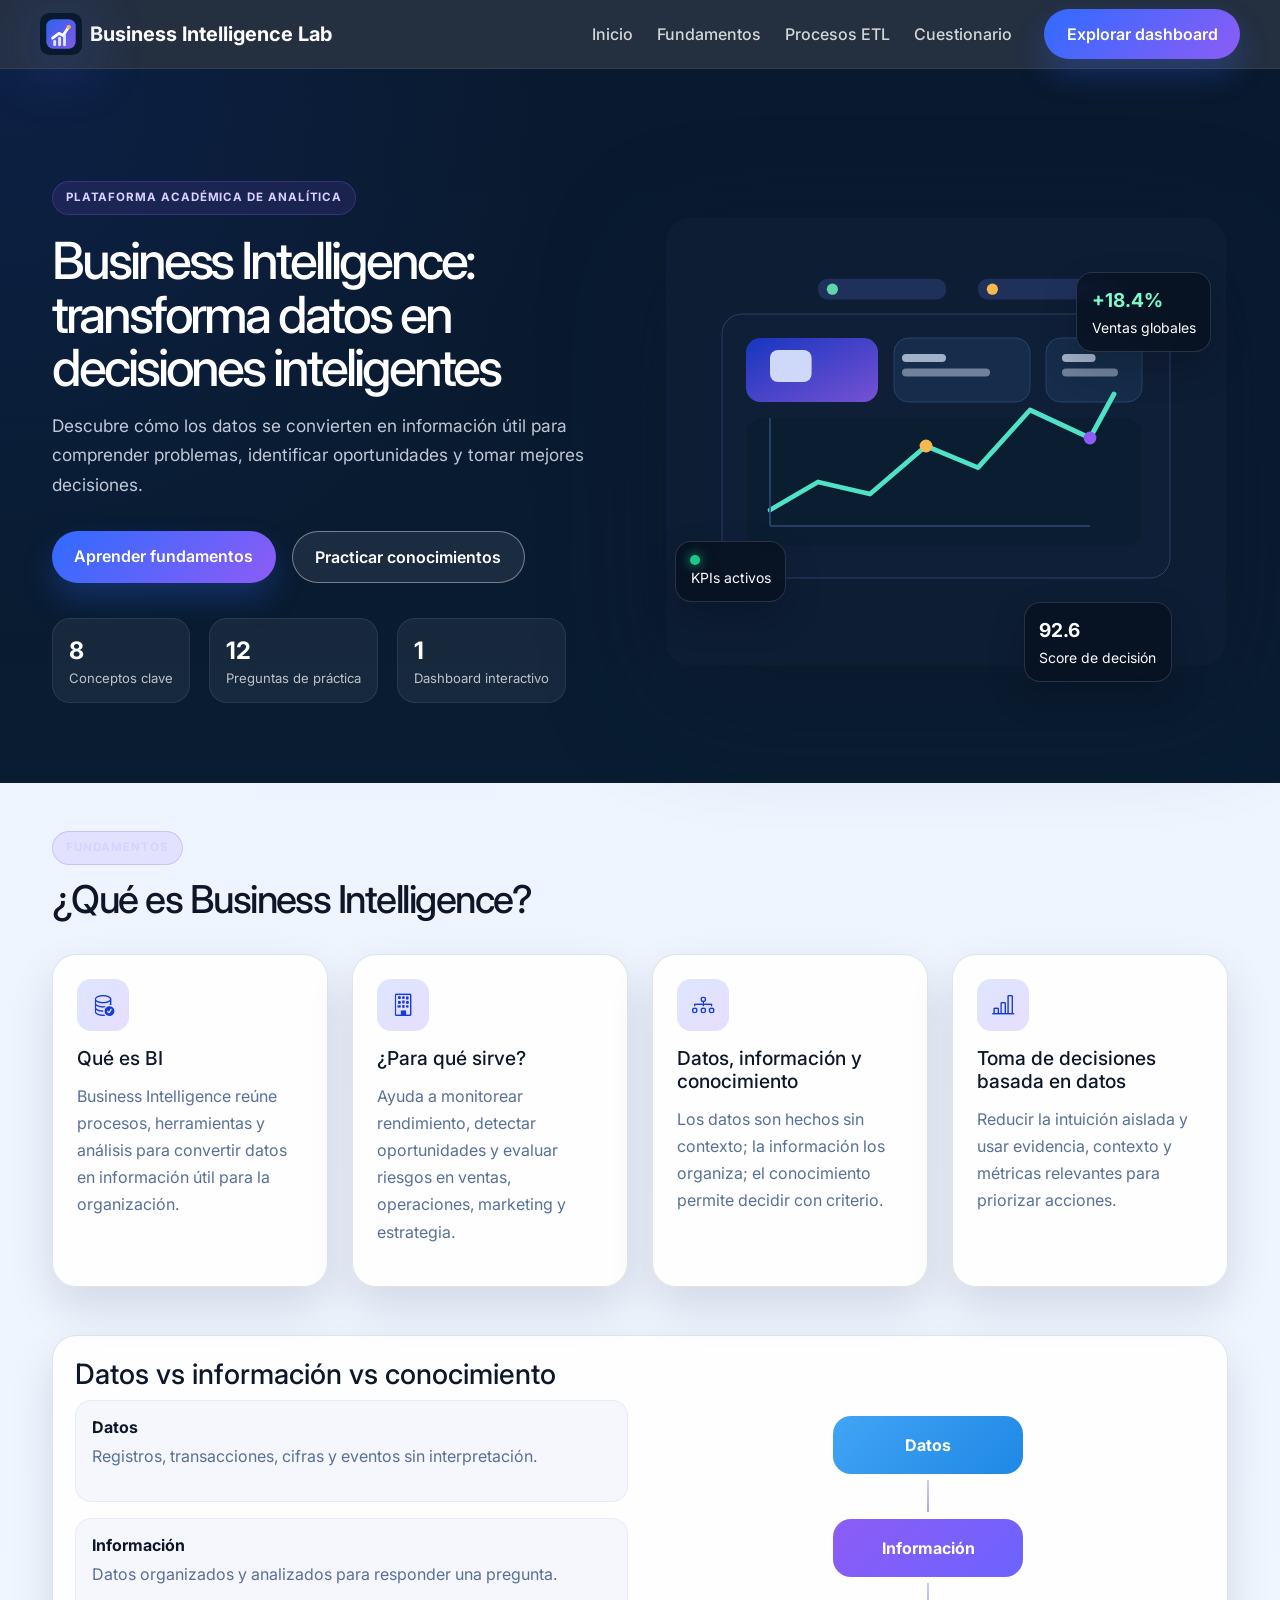
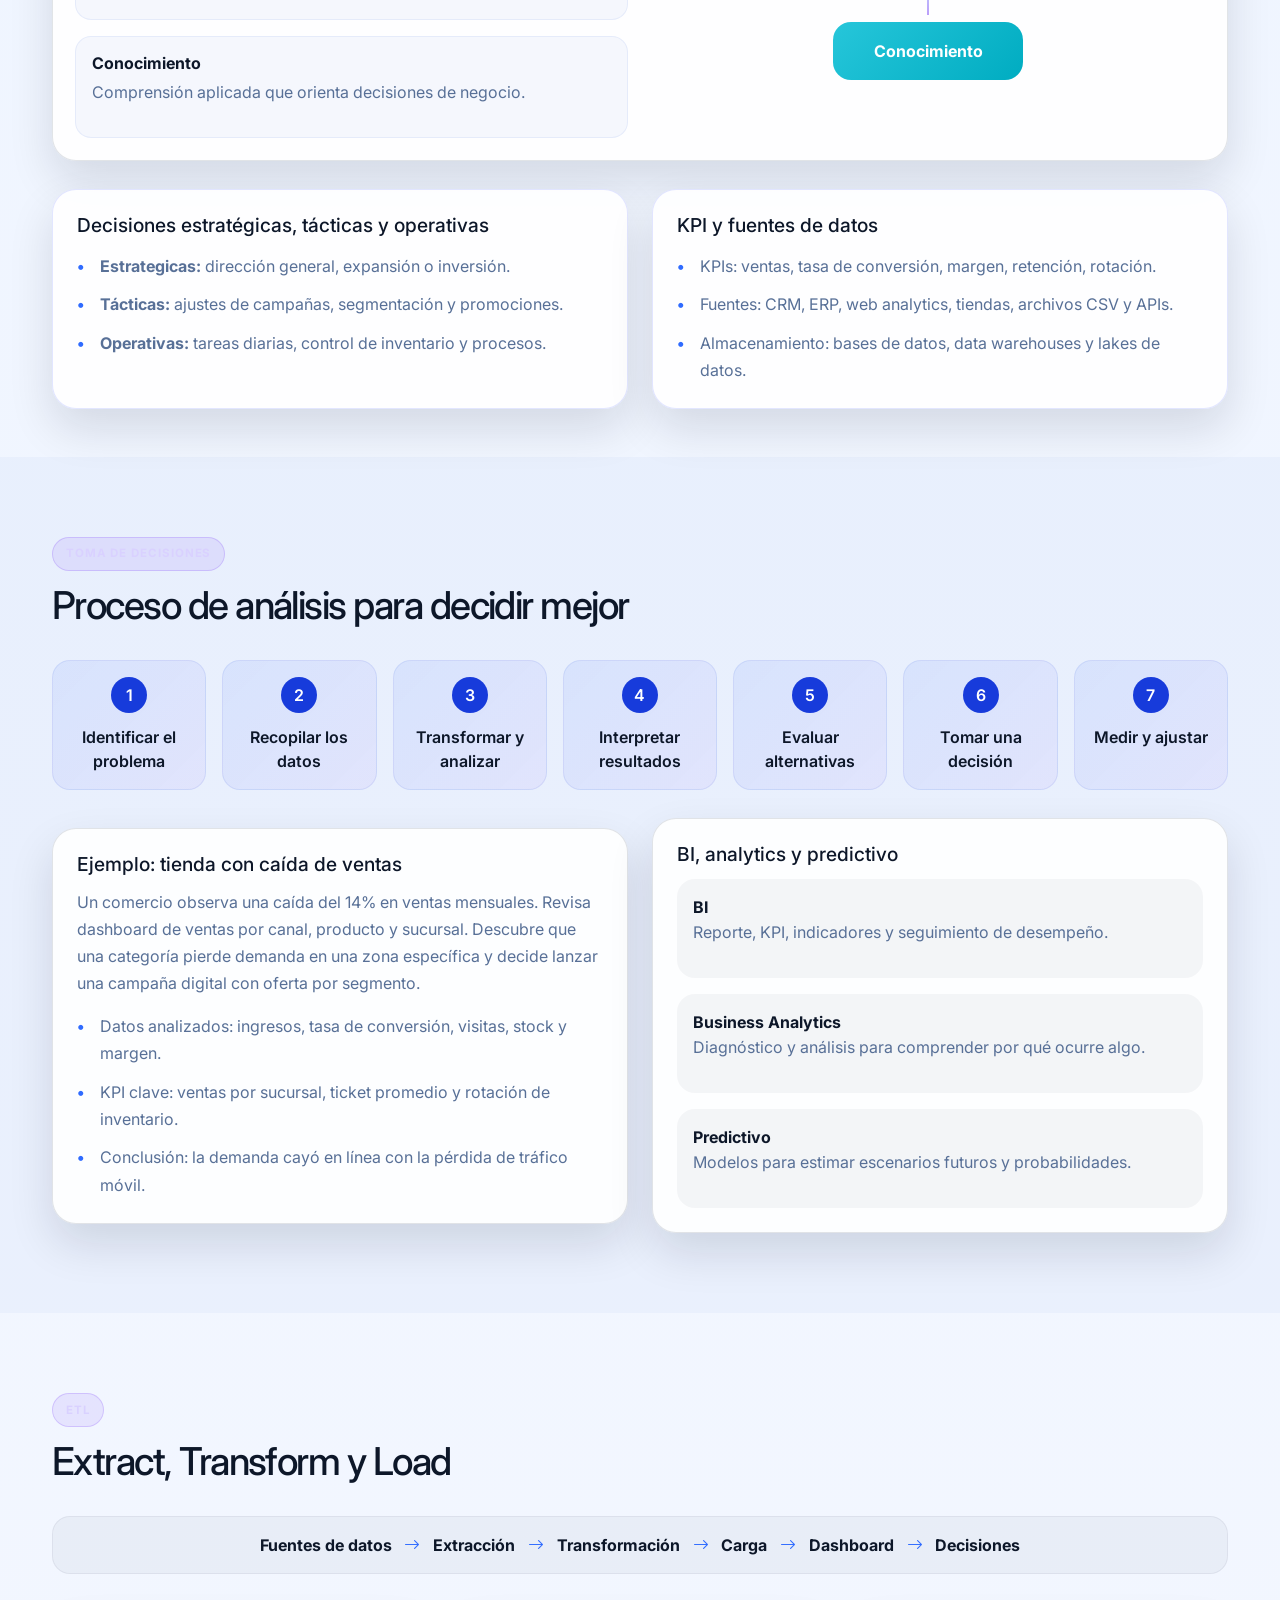
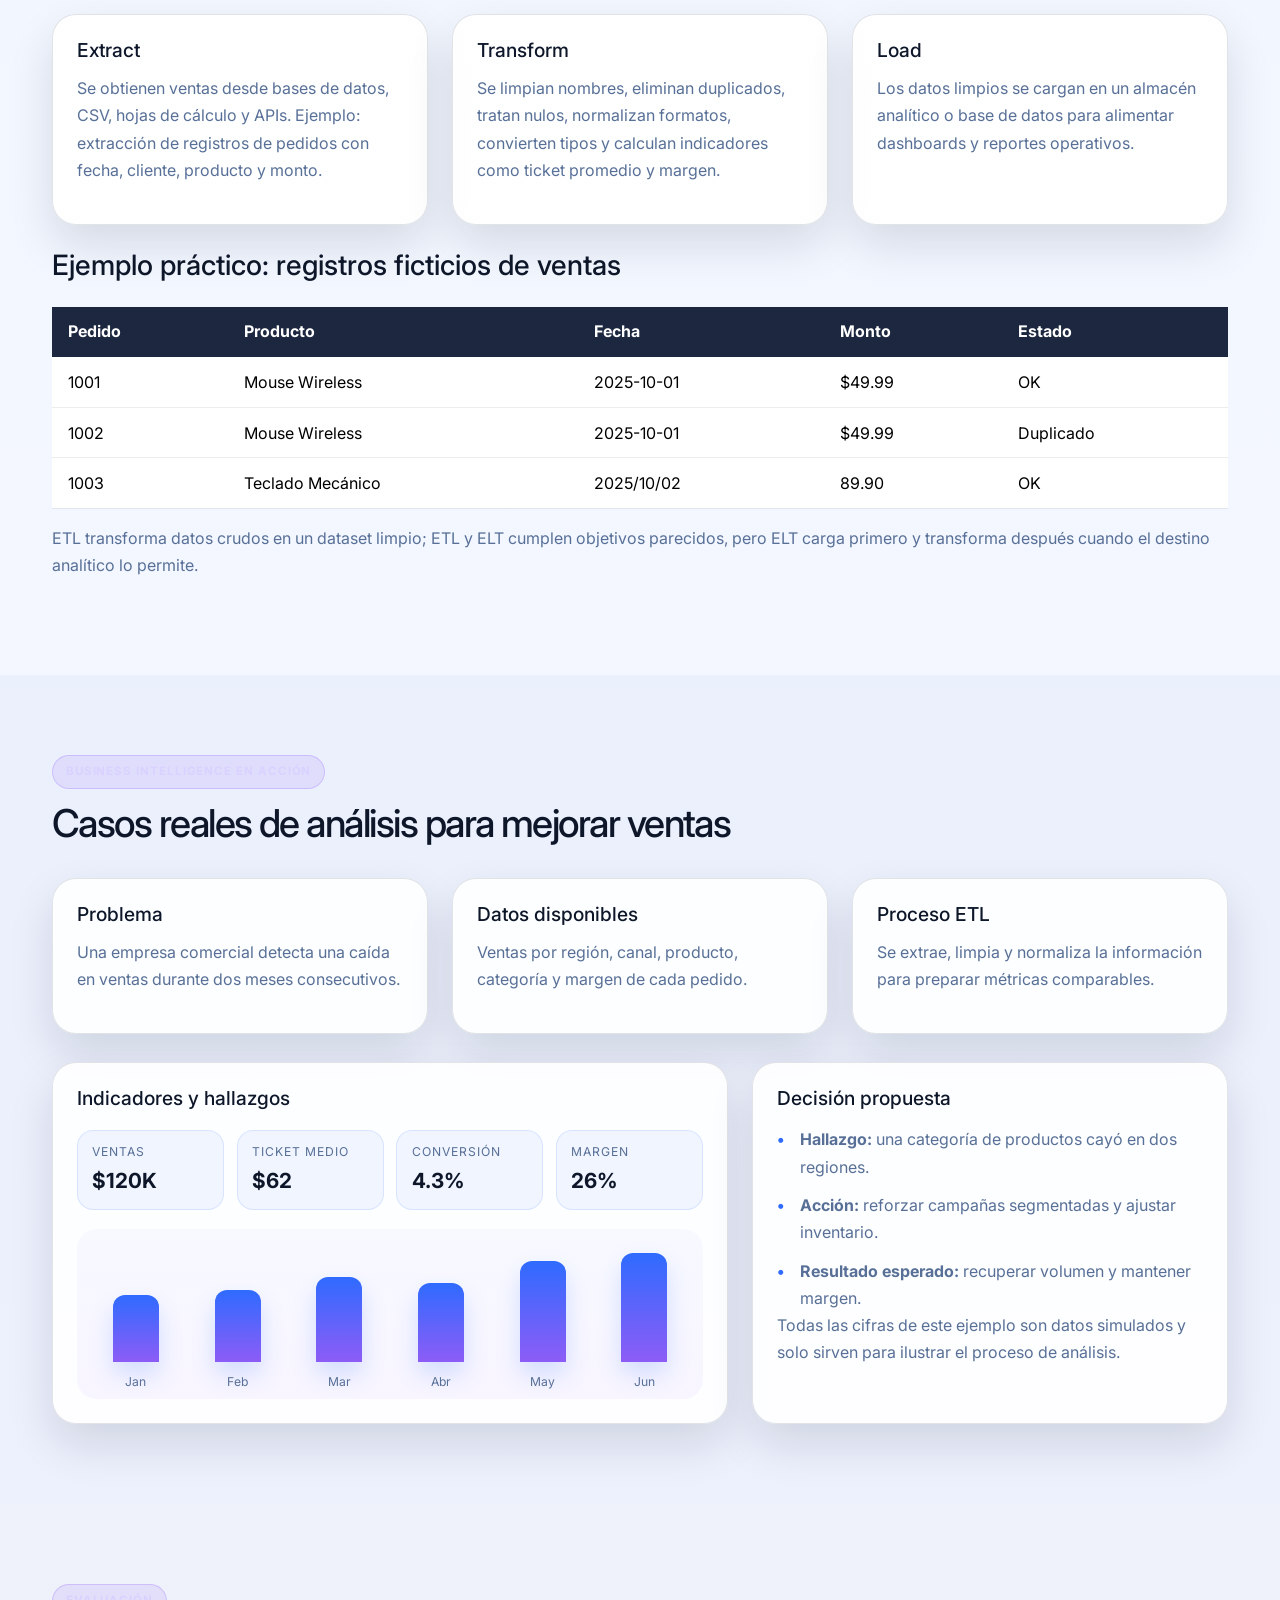
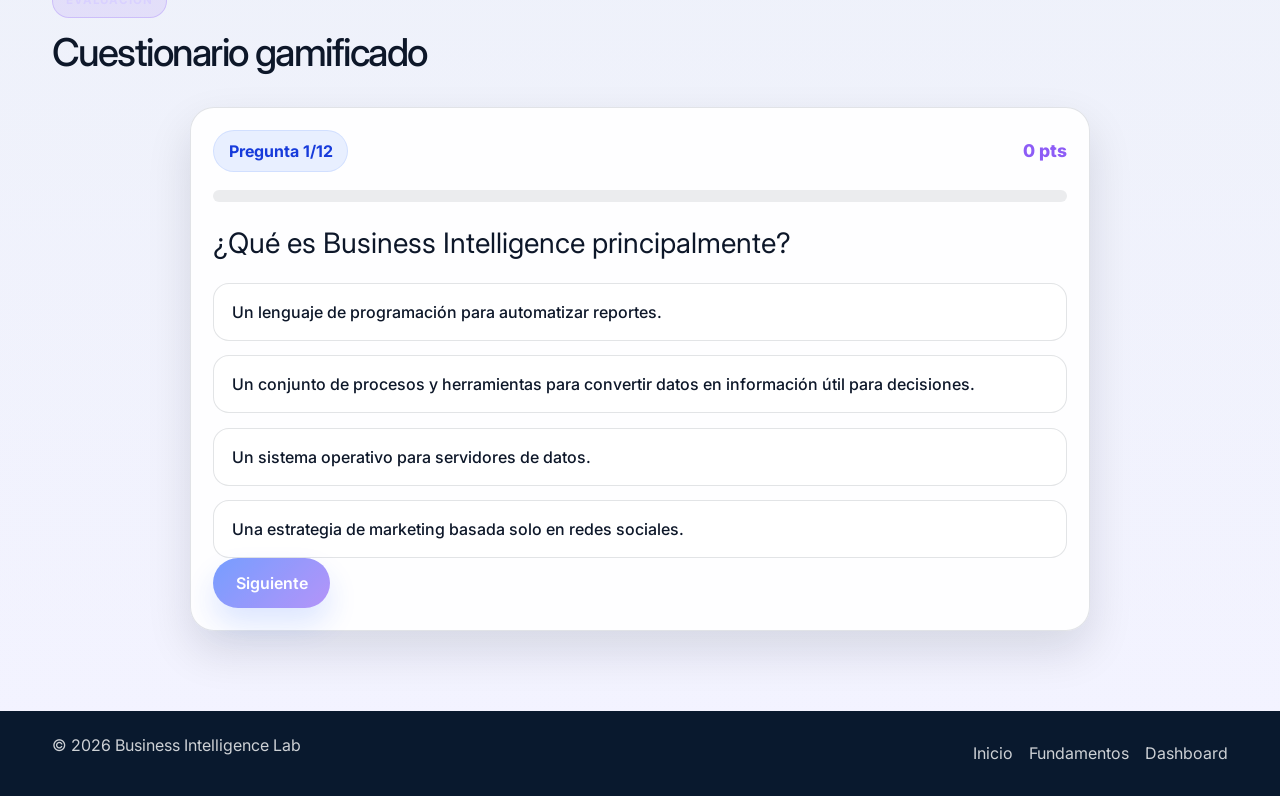
==== index.html @ 12a2588f "Version 1 de mi sitio web sobre BI" ====
<!DOCTYPE html>
<html lang="es">
  <head>
    <meta charset="UTF-8" />
    <meta name="viewport" content="width=device-width, initial-scale=1.0" />
    <meta
      name="description"
      content="Business Intelligence Lab: fundamentos, ETL, toma de decisiones y cuestionario interactivo sobre BI."
    />
    <title>Business Intelligence Lab</title>
    <link rel="preconnect" href="https://fonts.googleapis.com" />
    <link rel="preconnect" href="https://fonts.gstatic.com" crossorigin />
    <link
      href="https://fonts.googleapis.com/css2?family=Inter:wght@400;500;600;700;800;900&display=swap"
      rel="stylesheet"
    />
    <link
      href="https://cdn.jsdelivr.net/npm/bootstrap@5.3.3/dist/css/bootstrap.min.css"
      rel="stylesheet"
    />
    <link
      rel="stylesheet"
      href="https://cdn.jsdelivr.net/npm/bootstrap-icons@1.11.3/font/bootstrap-icons.min.css"
    />
    <link rel="stylesheet" href="css/styles.css" />
  </head>
  <body>
    <header class="topbar sticky-top">
      <nav class="navbar navbar-expand-lg container">
        <a class="navbar-brand d-flex align-items-center gap-2" href="#inicio">
          <img src="img/logo.svg" alt="Business Intelligence Lab" width="42" height="42" />
          <span>Business Intelligence Lab</span>
        </a>
        <button
          class="navbar-toggler"
          type="button"
          data-bs-toggle="collapse"
          data-bs-target="#mainNav"
          aria-controls="mainNav"
          aria-expanded="false"
          aria-label="Mostrar menú"
        >
          <span class="navbar-toggler-icon"></span>
        </button>
        <div class="collapse navbar-collapse" id="mainNav">
          <ul class="navbar-nav ms-auto align-items-lg-center gap-lg-2">
            <li class="nav-item"><a class="nav-link" href="#inicio">Inicio</a></li>
            <li class="nav-item"><a class="nav-link" href="#fundamentos">Fundamentos</a></li>
            <li class="nav-item"><a class="nav-link" href="#etl">Procesos ETL</a></li>
            <li class="nav-item"><a class="nav-link" href="#quiz">Cuestionario</a></li>
            <li class="nav-item ms-lg-3">
              <a class="btn btn-primary btn-dashboard" href="dashboard.html">Explorar dashboard</a>
            </li>
          </ul>
        </div>
      </nav>
    </header>

    <main>
      <section id="inicio" class="hero-section">
        <div class="container">
          <div class="row align-items-center g-5">
            <div class="col-lg-6">
              <div class="eyebrow">Plataforma académica de analítica</div>
              <h1>Business Intelligence: transforma datos en decisiones inteligentes</h1>
              <p>
                Descubre cómo los datos se convierten en información útil para comprender
                problemas, identificar oportunidades y tomar mejores decisiones.
              </p>
              <div class="hero-actions">
                <a class="btn btn-primary" href="#fundamentos">Aprender fundamentos</a>
                <a class="btn btn-outline" href="#quiz">Practicar conocimientos</a>
              </div>
              <div class="hero-metrics">
                <div>
                  <strong>8</strong>
                  <span>Conceptos clave</span>
                </div>
                <div>
                  <strong>12</strong>
                  <span>Preguntas de práctica</span>
                </div>
                <div>
                  <strong>1</strong>
                  <span>Dashboard interactivo</span>
                </div>
              </div>
            </div>
            <div class="col-lg-6">
              <div class="hero-visual">
                <img src="img/hero-bi.svg" alt="Ilustración de análisis de negocios" />
                <div class="floating-card card-one">
                  <span class="trend up">+18.4%</span>
                  <small>Ventas globales</small>
                </div>
                <div class="floating-card card-two">
                  <span class="status-dot"></span>
                  <small>KPIs activos</small>
                </div>
                <div class="floating-card card-three">
                  <span class="metric">92.6</span>
                  <small>Score de decisión</small>
                </div>
              </div>
            </div>
          </div>
        </div>
      </section>

      <section id="fundamentos" class="section py-5">
        <div class="container">
          <div class="section-heading">
            <span class="eyebrow">Fundamentos</span>
            <h2>¿Qué es Business Intelligence?</h2>
          </div>
          <div class="row g-4">
            <div class="col-md-6 col-xl-3">
              <article class="info-card">
                <div class="card-icon"><i class="bi bi-database-check"></i></div>
                <h3>Qué es BI</h3>
                <p>
                  Business Intelligence reúne procesos, herramientas y análisis para convertir
                  datos en información útil para la organización.
                </p>
              </article>
            </div>
            <div class="col-md-6 col-xl-3">
              <article class="info-card">
                <div class="card-icon"><i class="bi bi-building"></i></div>
                <h3>¿Para qué sirve?</h3>
                <p>
                  Ayuda a monitorear rendimiento, detectar oportunidades y evaluar riesgos en
                  ventas, operaciones, marketing y estrategia.
                </p>
              </article>
            </div>
            <div class="col-md-6 col-xl-3">
              <article class="info-card">
                <div class="card-icon"><i class="bi bi-diagram-3"></i></div>
                <h3>Datos, información y conocimiento</h3>
                <p>
                  Los datos son hechos sin contexto; la información los organiza; el
                  conocimiento permite decidir con criterio.
                </p>
              </article>
            </div>
            <div class="col-md-6 col-xl-3">
              <article class="info-card">
                <div class="card-icon"><i class="bi bi-bar-chart-line"></i></div>
                <h3>Toma de decisiones basada en datos</h3>
                <p>
                  Reducir la intuición aislada y usar evidencia, contexto y métricas relevantes
                  para priorizar acciones.
                </p>
              </article>
            </div>
          </div>

          <div class="comparison-panel mt-5">
            <div class="row g-4 align-items-center">
              <div class="col-lg-6">
                <h3>Datos vs información vs conocimiento</h3>
                <div class="comparison-list">
                  <div><span>Datos</span><p>Registros, transacciones, cifras y eventos sin interpretación.</p></div>
                  <div><span>Información</span><p>Datos organizados y analizados para responder una pregunta.</p></div>
                  <div><span>Conocimiento</span><p>Comprensión aplicada que orienta decisiones de negocio.</p></div>
                </div>
              </div>
              <div class="col-lg-6">
                <div class="mini-diagram">
                  <div class="node node-1">Datos</div>
                  <div class="connector"></div>
                  <div class="node node-2">Información</div>
                  <div class="connector"></div>
                  <div class="node node-3">Conocimiento</div>
                </div>
              </div>
            </div>
          </div>

          <div class="row g-4 mt-1">
            <div class="col-lg-6">
              <article class="info-card premium">
                <h3>Decisiones estratégicas, tácticas y operativas</h3>
                <ul class="feature-list">
                  <li><strong>Estrategicas:</strong> dirección general, expansión o inversión.</li>
                  <li><strong>Tácticas:</strong> ajustes de campañas, segmentación y promociones.</li>
                  <li><strong>Operativas:</strong> tareas diarias, control de inventario y procesos.</li>
                </ul>
              </article>
            </div>
            <div class="col-lg-6">
              <article class="info-card premium">
                <h3>KPI y fuentes de datos</h3>
                <ul class="feature-list">
                  <li>KPIs: ventas, tasa de conversión, margen, retención, rotación.</li>
                  <li>Fuentes: CRM, ERP, web analytics, tiendas, archivos CSV y APIs.</li>
                  <li>Almacenamiento: bases de datos, data warehouses y lakes de datos.</li>
                </ul>
              </article>
            </div>
          </div>
        </div>
      </section>

      <section id="toma-decisiones" class="section soft-bg">
        <div class="container">
          <div class="section-heading">
            <span class="eyebrow">Toma de decisiones</span>
            <h2>Proceso de análisis para decidir mejor</h2>
          </div>
          <div class="decision-flow">
            <div class="flow-item"><span>1</span>Identificar el problema</div>
            <div class="flow-item"><span>2</span>Recopilar los datos</div>
            <div class="flow-item"><span>3</span>Transformar y analizar</div>
            <div class="flow-item"><span>4</span>Interpretar resultados</div>
            <div class="flow-item"><span>5</span>Evaluar alternativas</div>
            <div class="flow-item"><span>6</span>Tomar una decisión</div>
            <div class="flow-item"><span>7</span>Medir y ajustar</div>
          </div>

          <div class="row g-4 mt-1 align-items-center">
            <div class="col-lg-6">
              <article class="info-card">
                <h3>Ejemplo: tienda con caída de ventas</h3>
                <p>
                  Un comercio observa una caída del 14% en ventas mensuales. Revisa dashboard de
                  ventas por canal, producto y sucursal. Descubre que una categoría pierde demanda
                  en una zona específica y decide lanzar una campaña digital con oferta por segmento.
                </p>
                <ul class="feature-list compact">
                  <li>Datos analizados: ingresos, tasa de conversión, visitas, stock y margen.</li>
                  <li>KPI clave: ventas por sucursal, ticket promedio y rotación de inventario.</li>
                  <li>Conclusión: la demanda cayó en línea con la pérdida de tráfico móvil.</li>
                </ul>
              </article>
            </div>
            <div class="col-lg-6">
              <article class="info-card">
                <h3>BI, analytics y predictivo</h3>
                <div class="comparison-grid">
                  <div>
                    <strong>BI</strong>
                    <p>Reporte, KPI, indicadores y seguimiento de desempeño.</p>
                  </div>
                  <div>
                    <strong>Business Analytics</strong>
                    <p>Diagnóstico y análisis para comprender por qué ocurre algo.</p>
                  </div>
                  <div>
                    <strong>Predictivo</strong>
                    <p>Modelos para estimar escenarios futuros y probabilidades.</p>
                  </div>
                </div>
              </article>
            </div>
          </div>
        </div>
      </section>

      <section id="etl" class="section">
        <div class="container">
          <div class="section-heading">
            <span class="eyebrow">ETL</span>
            <h2>Extract, Transform y Load</h2>
          </div>
          <div class="etl-flow">
            <span>Fuentes de datos</span>
            <i class="bi bi-arrow-right"></i>
            <span>Extracción</span>
            <i class="bi bi-arrow-right"></i>
            <span>Transformación</span>
            <i class="bi bi-arrow-right"></i>
            <span>Carga</span>
            <i class="bi bi-arrow-right"></i>
            <span>Dashboard</span>
            <i class="bi bi-arrow-right"></i>
            <span>Decisiones</span>
          </div>

          <div class="row g-4 mt-1">
            <div class="col-lg-4">
              <article class="info-card">
                <h3>Extract</h3>
                <p>
                  Se obtienen ventas desde bases de datos, CSV, hojas de cálculo y APIs.
                  Ejemplo: extracción de registros de pedidos con fecha, cliente, producto y monto.
                </p>
              </article>
            </div>
            <div class="col-lg-4">
              <article class="info-card">
                <h3>Transform</h3>
                <p>
                  Se limpian nombres, eliminan duplicados, tratan nulos, normalizan formatos,
                  convierten tipos y calculan indicadores como ticket promedio y margen.
                </p>
              </article>
            </div>
            <div class="col-lg-4">
              <article class="info-card">
                <h3>Load</h3>
                <p>
                  Los datos limpios se cargan en un almacén analítico o base de datos para alimentar
                  dashboards y reportes operativos.
                </p>
              </article>
            </div>
          </div>

          <div class="etl-example mt-4">
            <h3>Ejemplo práctico: registros ficticios de ventas</h3>
            <div class="table-responsive">
              <table class="table table-custom">
                <thead>
                  <tr>
                    <th>Pedido</th>
                    <th>Producto</th>
                    <th>Fecha</th>
                    <th>Monto</th>
                    <th>Estado</th>
                  </tr>
                </thead>
                <tbody>
                  <tr>
                    <td>1001</td>
                    <td>Mouse Wireless</td>
                    <td>2025-10-01</td>
                    <td>$49.99</td>
                    <td>OK</td>
                  </tr>
                  <tr>
                    <td>1002</td>
                    <td>Mouse Wireless</td>
                    <td>2025-10-01</td>
                    <td>$49.99</td>
                    <td>Duplicado</td>
                  </tr>
                  <tr>
                    <td>1003</td>
                    <td>Teclado Mecánico</td>
                    <td>2025/10/02</td>
                    <td>89.90</td>
                    <td>OK</td>
                  </tr>
                </tbody>
              </table>
            </div>
            <p class="etl-note">
              ETL transforma datos crudos en un dataset limpio; ETL y ELT cumplen objetivos parecidos,
              pero ELT carga primero y transforma después cuando el destino analítico lo permite.
            </p>
          </div>
        </div>
      </section>

      <section id="caso" class="section soft-bg">
        <div class="container">
          <div class="section-heading">
            <span class="eyebrow">Business Intelligence en acción</span>
            <h2>Casos reales de análisis para mejorar ventas</h2>
          </div>
          <div class="row g-4">
            <div class="col-xl-4">
              <article class="case-card">
                <h3>Problema</h3>
                <p>Una empresa comercial detecta una caída en ventas durante dos meses consecutivos.</p>
              </article>
            </div>
            <div class="col-xl-4">
              <article class="case-card">
                <h3>Datos disponibles</h3>
                <p>Ventas por región, canal, producto, categoría y margen de cada pedido.</p>
              </article>
            </div>
            <div class="col-xl-4">
              <article class="case-card">
                <h3>Proceso ETL</h3>
                <p>Se extrae, limpia y normaliza la información para preparar métricas comparables.</p>
              </article>
            </div>
          </div>

          <div class="row g-4 mt-1">
            <div class="col-lg-7">
              <article class="info-card">
                <h3>Indicadores y hallazgos</h3>
                <div class="metric-row">
                  <div class="metric-pill"><span>Ventas</span><strong>$120K</strong></div>
                  <div class="metric-pill"><span>Ticket medio</span><strong>$62</strong></div>
                  <div class="metric-pill"><span>Conversión</span><strong>4.3%</strong></div>
                  <div class="metric-pill"><span>Margen</span><strong>26%</strong></div>
                </div>
                <div class="sales-bars" aria-label="Ventas por mes, datos simulados">
                  <div class="bar-group"><span class="bar" style="height: 48%"></span><label>Jan</label></div>
                  <div class="bar-group"><span class="bar" style="height: 52%"></span><label>Feb</label></div>
                  <div class="bar-group"><span class="bar" style="height: 61%"></span><label>Mar</label></div>
                  <div class="bar-group"><span class="bar" style="height: 57%"></span><label>Abr</label></div>
                  <div class="bar-group"><span class="bar" style="height: 73%"></span><label>May</label></div>
                  <div class="bar-group"><span class="bar" style="height: 80%"></span><label>Jun</label></div>
                </div>
              </article>
            </div>
            <div class="col-lg-5">
              <article class="info-card">
                <h3>Decisión propuesta</h3>
                <ul class="feature-list compact">
                  <li><strong>Hallazgo:</strong> una categoría de productos cayó en dos regiones.</li>
                  <li><strong>Acción:</strong> reforzar campañas segmentadas y ajustar inventario.</li>
                  <li><strong>Resultado esperado:</strong> recuperar volumen y mantener margen.</li>
                </ul>
                <p class="simulated-note">
                  Todas las cifras de este ejemplo son datos simulados y solo sirven para ilustrar el
                  proceso de análisis.
                </p>
              </article>
            </div>
          </div>
        </div>
      </section>

      <section id="quiz" class="section quiz-section">
        <div class="container">
          <div class="section-heading">
            <span class="eyebrow">Evaluación</span>
            <h2>Cuestionario gamificado</h2>
          </div>
          <div id="quiz-app" class="quiz-shell">
            <div class="quiz-topbar">
              <div class="quiz-badge" id="quiz-step-indicator">Pregunta 1/12</div>
              <div class="quiz-score" id="score-display">0 pts</div>
            </div>
            <div class="quiz-progress">
              <div id="quiz-progress-bar" class="quiz-progress-bar"></div>
            </div>
            <div class="quiz-body">
              <div id="quiz-question" class="quiz-question"></div>
              <div id="quiz-options" class="quiz-options" aria-live="polite"></div>
              <div id="quiz-feedback" class="quiz-feedback hidden" aria-live="polite"></div>
            </div>
            <div class="quiz-actions">
              <button id="quiz-next-btn" class="btn btn-primary" type="button" disabled>
                Siguiente
              </button>
              <button id="quiz-reset-btn" class="btn btn-outline hidden" type="button">
                Reiniciar
              </button>
            </div>
            <div id="quiz-summary" class="quiz-summary hidden"></div>
          </div>
        </div>
      </section>
    </main>

    <footer class="site-footer">
      <div class="container d-flex flex-column flex-md-row justify-content-between align-items-center gap-3">
        <p>© <span data-year></span> Business Intelligence Lab</p>
        <div class="footer-links">
          <a href="#inicio">Inicio</a>
          <a href="#fundamentos">Fundamentos</a>
          <a href="dashboard.html">Dashboard</a>
        </div>
      </div>
    </footer>

    <script src="https://cdn.jsdelivr.net/npm/bootstrap@5.3.3/dist/js/bootstrap.bundle.min.js"></script>
    <script src="js/main.js" defer></script>
    <script src="js/quiz.js" defer></script>
  </body>
</html>
---- css/styles.css ----
:root {
  --bg: #081426;
  --bg-soft: #0d1d33;
  --panel: #111d35;
  --panel-light: #f5f7ff;
  --card: #ffffff;
  --text: #0d1729;
  --muted: #587097;
  --primary: #2f6bff;
  --primary-strong: #173bdb;
  --secondary: #8d5cf6;
  --accent: #f7b84d;
  --success: #1ac98a;
  --danger: #ff5d6c;
  --border: rgba(16, 35, 59, 0.12);
  --shadow: 0 20px 45px rgba(10, 19, 34, 0.12);
}

* {
  box-sizing: border-box;
}

html {
  scroll-behavior: smooth;
}

body {
  margin: 0;
  font-family: "Inter", sans-serif;
  background: linear-gradient(180deg, #edf4ff 0%, #f6f8ff 100%);
  color: var(--text);
}

a {
  text-decoration: none;
}

img {
  max-width: 100%;
  display: block;
}

.container {
  max-width: 1200px;
}

.topbar {
  background: rgba(8, 20, 38, 0.88);
  backdrop-filter: blur(12px);
  border-bottom: 1px solid rgba(255, 255, 255, 0.08);
  z-index: 20;
}

.navbar-brand {
  color: #fff;
  font-weight: 700;
}

.navbar-brand img {
  filter: drop-shadow(0 10px 30px rgba(64, 104, 255, 0.4));
}

.nav-link {
  color: rgba(255, 255, 255, 0.8);
  font-weight: 500;
  transition: color 0.2s ease;
}

.nav-link:hover,
.nav-link:focus,
.nav-link.active {
  color: #fff;
}

.btn {
  border-radius: 999px;
  padding: 0.8rem 1.4rem;
  font-weight: 600;
  transition: transform 0.2s ease, box-shadow 0.2s ease;
}

.btn:hover {
  transform: translateY(-1px);
}

.btn-primary {
  background: linear-gradient(135deg, var(--primary) 0%, var(--secondary) 100%);
  border: none;
  color: #fff;
  box-shadow: 0 16px 30px rgba(47, 107, 255, 0.25);
}

.btn-outline {
  border: 1px solid rgba(255, 255, 255, 0.4);
  color: #fff;
  background: rgba(255, 255, 255, 0.08);
}

.hero-section {
  position: relative;
  padding: 7rem 0 5rem;
  background: radial-gradient(circle at top left, rgba(40, 84, 228, 0.12), transparent 40%),
    linear-gradient(180deg, #09192e 0%, #091c31 100%);
  color: #fff;
}

.eyebrow {
  display: inline-flex;
  padding: 0.45rem 0.8rem;
  border-radius: 999px;
  background: rgba(141, 92, 246, 0.12);
  border: 1px solid rgba(141, 92, 246, 0.25);
  color: #d9d1ff;
  letter-spacing: 0.08em;
  text-transform: uppercase;
  font-size: 0.72rem;
  font-weight: 700;
}

.hero-section h1 {
  font-size: clamp(2.4rem, 4vw, 4.2rem);
  line-height: 1.05;
  letter-spacing: -0.06em;
  margin: 1.2rem 0 1rem;
  max-width: 620px;
}

.hero-section p {
  font-size: 1.08rem;
  max-width: 560px;
  line-height: 1.7;
  color: rgba(239, 244, 255, 0.8);
}

.hero-actions {
  display: flex;
  flex-wrap: wrap;
  gap: 1rem;
  margin-top: 2rem;
}

.hero-metrics {
  display: flex;
  gap: 1.2rem;
  flex-wrap: wrap;
  margin-top: 2.2rem;
}

.hero-metrics div {
  display: flex;
  flex-direction: column;
  min-width: 120px;
  background: rgba(255, 255, 255, 0.06);
  border: 1px solid rgba(255, 255, 255, 0.08);
  border-radius: 18px;
  padding: 0.85rem 1rem;
}

.hero-metrics strong {
  font-size: 1.5rem;
  color: #fff;
}

.hero-metrics span {
  font-size: 0.82rem;
  color: rgba(255, 255, 255, 0.72);
}

.hero-visual {
  position: relative;
  display: flex;
  justify-content: center;
  align-items: center;
  min-height: 500px;
}

.hero-visual img {
  width: min(100%, 560px);
  filter: drop-shadow(0 30px 60px rgba(15, 24, 41, 0.4));
}

.floating-card {
  position: absolute;
  display: flex;
  flex-direction: column;
  gap: 0.15rem;
  padding: 0.8rem 0.9rem;
  border-radius: 16px;
  background: rgba(7, 17, 32, 0.8);
  border: 1px solid rgba(146, 162, 198, 0.22);
  box-shadow: 0 16px 36px rgba(0, 0, 0, 0.18);
  backdrop-filter: blur(8px);
  color: #fff;
}

.card-one { top: 16%; right: 3%; }
.card-two { bottom: 18%; left: 2%; }
.card-three { bottom: 2%; right: 10%; }

.floating-card .trend,
.floating-card .metric {
  font-size: 1.2rem;
  font-weight: 700;
}

.floating-card .trend.up { color: #7dfac9; }
.floating-card .status-dot {
  width: 10px;
  height: 10px;
  border-radius: 50%;
  background: var(--success);
  box-shadow: 0 0 12px rgba(26, 201, 138, 0.9);
}

.section {
  padding: 5rem 0;
}

.soft-bg {
  background: rgba(89, 126, 211, 0.05);
}

.section-heading {
  margin-bottom: 2rem;
}

.section-heading h2 {
  margin-top: 0.7rem;
  font-size: clamp(2rem, 3vw, 2.8rem);
  letter-spacing: -0.04em;
}

.info-card,
.case-card,
.comparison-panel,
.quiz-shell,
.card-panel {
  background: rgba(255, 255, 255, 0.9);
  border: 1px solid var(--border);
  border-radius: 24px;
  box-shadow: var(--shadow);
}

.info-card,
.case-card {
  padding: 1.5rem;
  height: 100%;
}

.info-card.premium {
  border-color: rgba(90, 110, 255, 0.17);
}

.card-icon {
  width: 52px;
  height: 52px;
  border-radius: 14px;
  display: inline-flex;
  align-items: center;
  justify-content: center;
  background: linear-gradient(135deg, rgba(47, 107, 255, 0.16), rgba(141, 92, 246, 0.2));
  color: var(--primary-strong);
  font-size: 1.4rem;
  margin-bottom: 1rem;
}

.info-card h3,
.case-card h3 {
  font-size: 1.2rem;
  margin-bottom: 0.8rem;
}

.info-card p,
.case-card p,
.feature-list,
.comparison-list p,
.simulated-note,
.etl-note {
  color: var(--muted);
  line-height: 1.7;
}

.feature-list {
  list-style: none;
  margin: 1rem 0 0;
  padding: 0;
  display: grid;
  gap: 0.7rem;
}

.feature-list li {
  position: relative;
  padding-left: 1.45rem;
}

.feature-list li::before {
  content: "•";
  position: absolute;
  left: 0;
  color: var(--primary);
  font-weight: 700;
}

.comparison-panel {
  padding: 1.4rem;
}

.comparison-list {
  display: grid;
  gap: 1rem;
}

.comparison-list div {
  background: rgba(44, 89, 209, 0.04);
  border: 1px solid rgba(44, 89, 209, 0.08);
  border-radius: 16px;
  padding: 0.9rem 1rem;
}

.comparison-list span {
  display: block;
  font-weight: 700;
  margin-bottom: 0.25rem;
}

.mini-diagram {
  min-height: 220px;
  display: flex;
  flex-direction: column;
  align-items: center;
  justify-content: center;
  gap: 0.4rem;
}

.node {
  width: 190px;
  height: 58px;
  border-radius: 18px;
  display: flex;
  align-items: center;
  justify-content: center;
  font-weight: 700;
  color: #fff;
}

.node-1 { background: linear-gradient(135deg, #42a5f5, #1e88e5); }
.node-2 { background: linear-gradient(135deg, #8d5cf6, #6c63ff); }
.node-3 { background: linear-gradient(135deg, #26c6da, #00acc1); }

.connector {
  width: 2px;
  height: 32px;
  background: linear-gradient(180deg, rgba(47, 107, 255, 0.3), rgba(141, 92, 246, 0.6));
}

.decision-flow {
  display: grid;
  grid-template-columns: repeat(auto-fit, minmax(140px, 1fr));
  gap: 1rem;
  margin-top: 1rem;
}

.flow-item {
  position: relative;
  padding: 1rem 0.8rem;
  background: linear-gradient(135deg, rgba(47, 107, 255, 0.09), rgba(141, 92, 246, 0.08));
  border-radius: 18px;
  border: 1px solid rgba(78, 110, 217, 0.12);
  display: flex;
  flex-direction: column;
  align-items: center;
  text-align: center;
  font-weight: 600;
  color: var(--text);
}

.flow-item span {
  width: 36px;
  height: 36px;
  border-radius: 50%;
  background: var(--primary-strong);
  color: #fff;
  display: inline-flex;
  align-items: center;
  justify-content: center;
  margin-bottom: 0.75rem;
}

.comparison-grid {
  display: grid;
  gap: 1rem;
}

.comparison-grid div {
  background: rgba(17, 29, 53, 0.04);
  border-radius: 18px;
  padding: 1rem;
}

.etl-flow {
  display: flex;
  flex-wrap: wrap;
  align-items: center;
  justify-content: center;
  gap: 0.8rem;
  background: rgba(17, 29, 53, 0.04);
  border: 1px solid rgba(17, 29, 53, 0.06);
  border-radius: 18px;
  padding: 1rem;
  margin-bottom: 1rem;
}

.etl-flow span {
  font-weight: 700;
  color: var(--text);
}

.etl-flow i {
  color: var(--primary);
}

.table-custom {
  margin-top: 1rem;
  border-collapse: collapse;
}

.table-custom thead th {
  background: rgba(17, 29, 53, 0.95);
  color: #fff;
}

.table-custom td,
.table-custom th {
  padding: 0.8rem 1rem;
  border-color: rgba(17, 29, 53, 0.08);
}

.metric-row {
  display: grid;
  grid-template-columns: repeat(auto-fit, minmax(120px, 1fr));
  gap: 0.8rem;
  margin: 1.2rem 0;
}

.metric-pill {
  background: rgba(47, 107, 255, 0.06);
  border: 1px solid rgba(47, 107, 255, 0.12);
  border-radius: 16px;
  padding: 0.8rem 0.9rem;
  display: flex;
  flex-direction: column;
  gap: 0.2rem;
}

.metric-pill span {
  font-size: 0.76rem;
  text-transform: uppercase;
  letter-spacing: 0.08em;
  color: var(--muted);
}

.metric-pill strong {
  font-size: 1.3rem;
}

.sales-bars {
  display: flex;
  align-items: end;
  justify-content: space-between;
  gap: 1rem;
  height: 170px;
  padding-top: 1rem;
  border-radius: 20px;
  background: linear-gradient(180deg, rgba(104, 126, 255, 0.04), rgba(143, 83, 255, 0.05));
  padding: 1.5rem 1rem 0.5rem;
}

.bar-group {
  display: flex;
  flex-direction: column;
  align-items: center;
  justify-content: end;
  height: 100%;
  flex: 1;
}

.bar {
  display: block;
  width: 100%;
  max-width: 46px;
  background: linear-gradient(180deg, var(--primary) 0%, var(--secondary) 100%);
  border-radius: 12px 12px 0 0;
  box-shadow: 0 12px 24px rgba(47, 107, 255, 0.18);
}

.bar-group label {
  margin-top: 0.7rem;
  font-size: 0.76rem;
  color: var(--muted);
}

.quiz-section {
  background: linear-gradient(180deg, rgba(36, 53, 90, 0.03), rgba(145, 89, 255, 0.03));
}

.quiz-shell {
  padding: 1.4rem;
  max-width: 900px;
  margin: 0 auto;
}

.quiz-topbar,
.quiz-actions {
  display: flex;
  align-items: center;
  justify-content: space-between;
  gap: 1rem;
  flex-wrap: wrap;
}

.quiz-badge {
  background: rgba(47, 107, 255, 0.1);
  border: 1px solid rgba(47, 107, 255, 0.12);
  color: var(--primary-strong);
  font-weight: 700;
  padding: 0.5rem 0.9rem;
  border-radius: 999px;
}

.quiz-score {
  font-size: 1.1rem;
  font-weight: 800;
  color: var(--secondary);
}

.quiz-progress {
  height: 12px;
  border-radius: 999px;
  background: rgba(15, 25, 42, 0.08);
  overflow: hidden;
  margin: 1.1rem 0 1.4rem;
}

.quiz-progress-bar {
  height: 100%;
  width: 0%;
  background: linear-gradient(90deg, var(--primary), var(--secondary));
  border-radius: inherit;
  transition: width 0.25s ease;
}

.quiz-question {
  font-size: clamp(1.3rem, 2.2vw, 2rem);
  line-height: 1.4;
  margin-bottom: 1.2rem;
  color: var(--text);
}

.quiz-options {
  display: grid;
  gap: 0.9rem;
}

.option-button {
  width: 100%;
  padding: 1rem 1.1rem;
  border: 1px solid rgba(18, 32, 54, 0.12);
  background: #fff;
  color: var(--text);
  border-radius: 16px;
  text-align: left;
  font-weight: 500;
  transition: all 0.2s ease;
}

.option-button:hover {
  border-color: rgba(47, 107, 255, 0.45);
  background: rgba(47, 107, 255, 0.03);
}

.option-button.selected {
  border-color: var(--primary);
  background: rgba(47, 107, 255, 0.08);
}

.option-button.correct {
  background: rgba(26, 201, 138, 0.09);
  border-color: rgba(26, 201, 138, 0.5);
}

.option-button.incorrect {
  background: rgba(255, 93, 108, 0.08);
  border-color: rgba(255, 93, 108, 0.45);
}

.quiz-feedback {
  margin-top: 1.2rem;
  padding: 1rem 1.1rem;
  border-radius: 16px;
  background: rgba(17, 29, 53, 0.04);
  border: 1px solid rgba(17, 29, 53, 0.08);
  color: var(--text);
  line-height: 1.7;
}

.quiz-feedback.success {
  background: rgba(26, 201, 138, 0.08);
  border-color: rgba(26, 201, 138, 0.2);
}

.quiz-feedback.error {
  background: rgba(255, 93, 108, 0.08);
  border-color: rgba(255, 93, 108, 0.2);
}

.hidden {
  display: none !important;
}

.quiz-summary {
  margin-top: 1.5rem;
  padding: 1.4rem;
  border-radius: 20px;
  background: linear-gradient(135deg, rgba(47, 107, 255, 0.08), rgba(141, 92, 246, 0.08));
  border: 1px solid rgba(47, 107, 255, 0.14);
}

.quiz-summary h3 {
  margin-bottom: 1rem;
}

.badge-pill {
  display: inline-flex;
  align-items: center;
  justify-content: center;
  padding: 0.45rem 0.8rem;
  border-radius: 999px;
  background: #fff;
  border: 1px solid rgba(17, 29, 53, 0.12);
  font-weight: 700;
  color: var(--secondary);
  margin-right: 0.5rem;
  margin-bottom: 0.5rem;
}

.site-footer {
  background: #09192e;
  color: rgba(255, 255, 255, 0.8);
  padding: 1.4rem 0;
}

.footer-links {
  display: flex;
  gap: 1rem;
  flex-wrap: wrap;
}

.footer-links a {
  color: rgba(255, 255, 255, 0.8);
}

@media (max-width: 991px) {
  .hero-section {
    padding-top: 5rem;
  }

  .hero-visual {
    min-height: 360px;
  }
}

@media (max-width: 575px) {
  .hero-actions,
  .quiz-topbar,
  .quiz-actions {
    flex-direction: column;
    align-items: stretch;
  }

  .btn {
    width: 100%;
  }

  .section {
    padding: 4rem 0;
  }
}
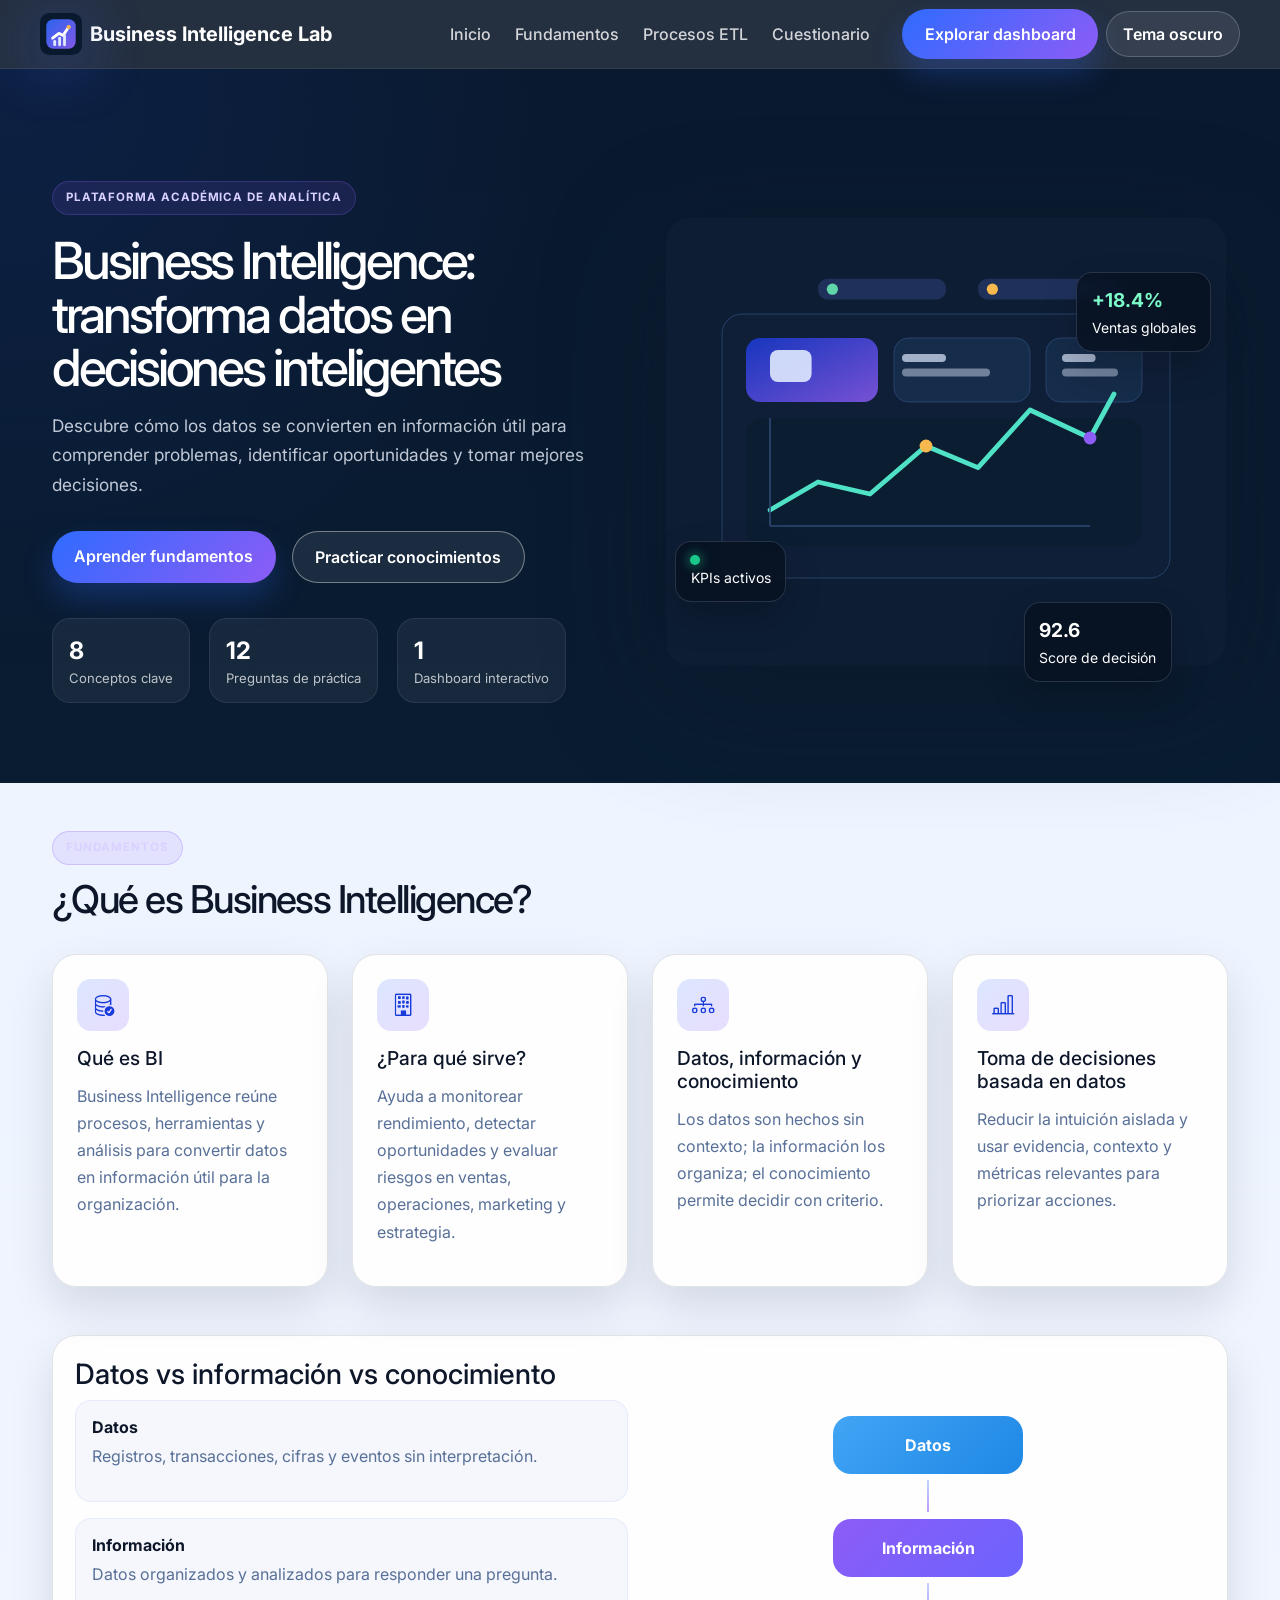
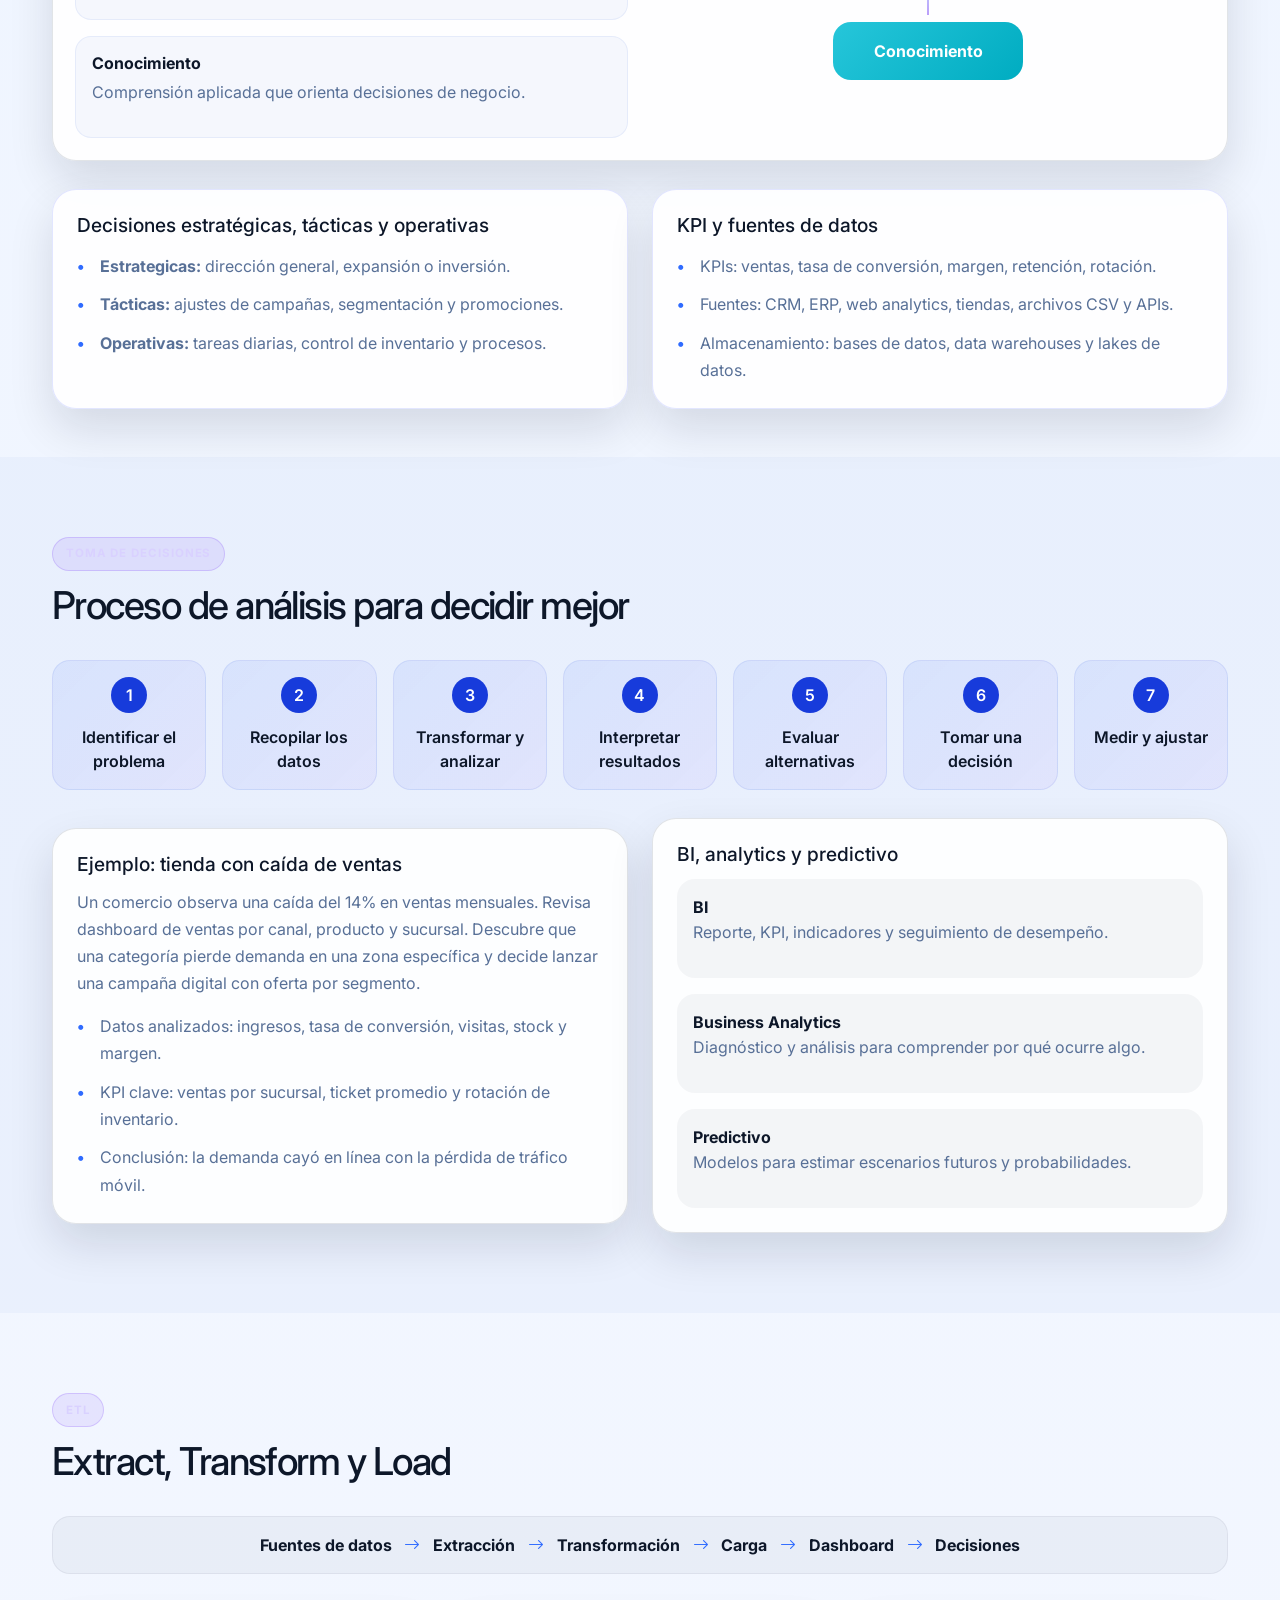
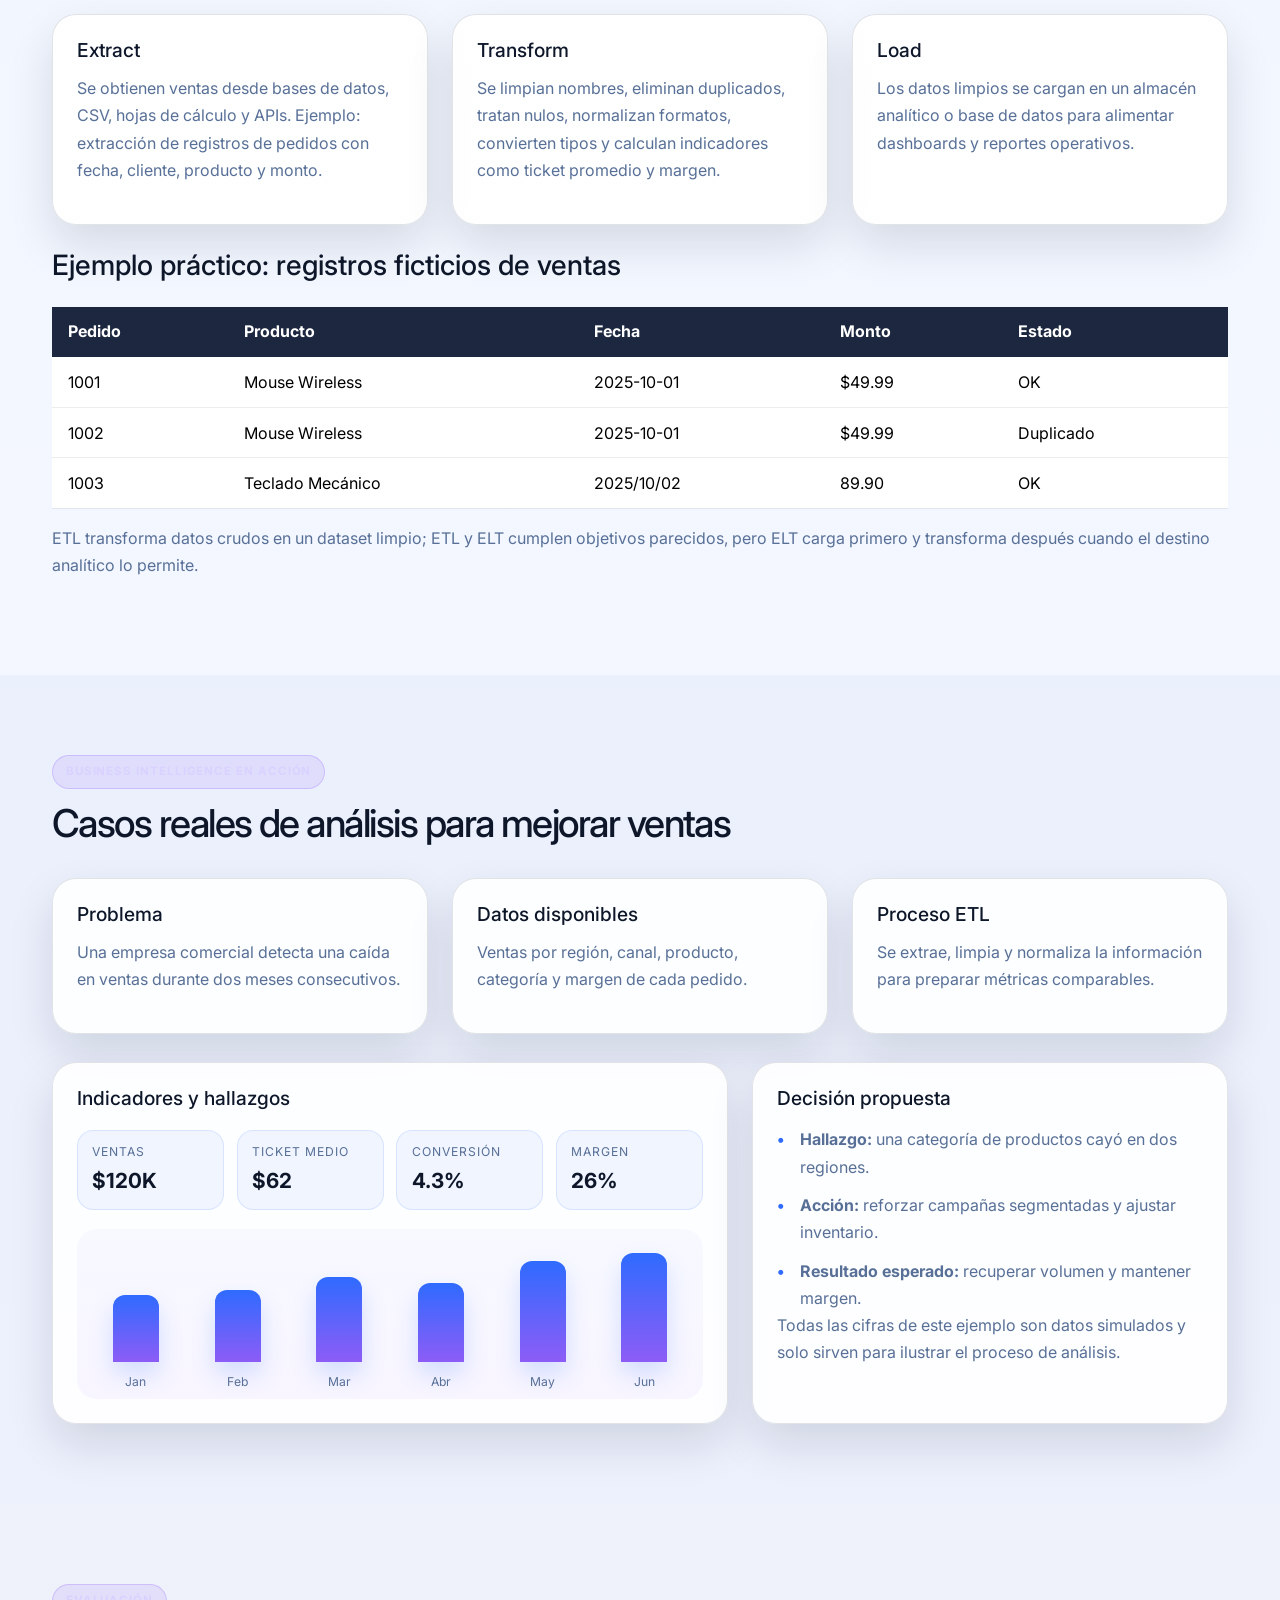
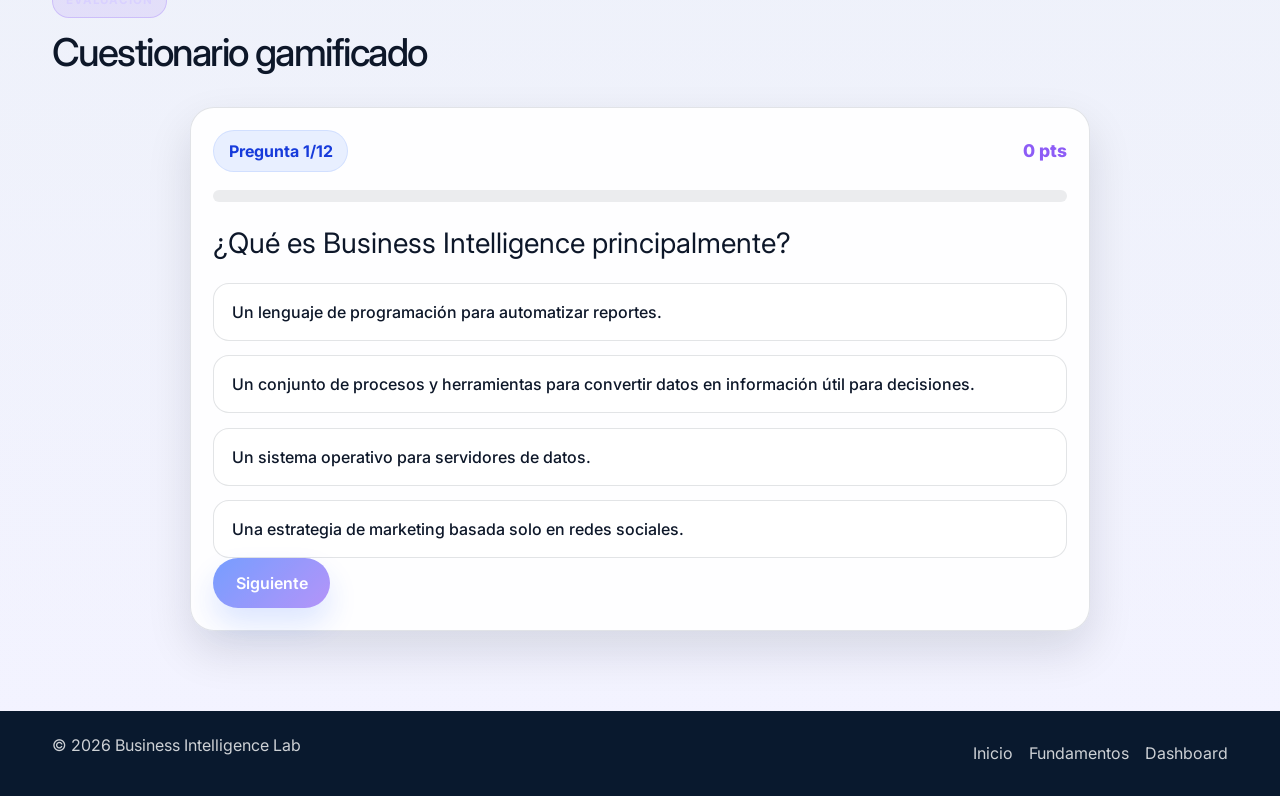
==== commit aa4e3e7d: "mejoras de cambio de tema e informacoin del dashboard" ====
--- a/index.html
+++ b/index.html
@@ -51,6 +51,9 @@
             <li class="nav-item ms-lg-3">
               <a class="btn btn-primary btn-dashboard" href="dashboard.html">Explorar dashboard</a>
             </li>
+            <li class="nav-item">
+              <button class="theme-toggle" type="button" aria-label="Cambiar tema">Tema oscuro</button>
+            </li>
           </ul>
         </div>
       </nav>
--- a/css/styles.css
+++ b/css/styles.css
@@ -1,5 +1,5 @@
 :root {
-  --bg: #081426;
+  --bg: #edf4ff;
   --bg-soft: #0d1d33;
   --panel: #111d35;
   --panel-light: #f5f7ff;
@@ -14,6 +14,26 @@
   --danger: #ff5d6c;
   --border: rgba(16, 35, 59, 0.12);
   --shadow: 0 20px 45px rgba(10, 19, 34, 0.12);
+  --hero-bg: linear-gradient(180deg, #09192e 0%, #091c31 100%);
+  --site-bg: linear-gradient(180deg, #edf4ff 0%, #f6f8ff 100%);
+  --topbar-bg: rgba(8, 20, 38, 0.88);
+  --nav-link: rgba(255, 255, 255, 0.8);
+  --card-bg: rgba(255, 255, 255, 0.9);
+}
+
+body[data-theme="dark"] {
+  --bg: #050b16;
+  --site-bg: linear-gradient(180deg, #0a1220 0%, #0e1d33 100%);
+  --hero-bg: linear-gradient(180deg, #081827 0%, #101f39 100%);
+  --topbar-bg: rgba(6, 12, 21, 0.94);
+  --nav-link: rgba(232, 239, 255, 0.82);
+  --card-bg: rgba(11, 23, 38, 0.94);
+  --text: #edf3ff;
+  --muted: #afc1de;
+  --card: #0f1a2d;
+  --panel-light: #0b1426;
+  --border: rgba(160, 179, 219, 0.18);
+  --shadow: 0 18px 52px rgba(0, 0, 0, 0.28);
 }
 
 * {
@@ -27,8 +47,9 @@
 body {
   margin: 0;
   font-family: "Inter", sans-serif;
-  background: linear-gradient(180deg, #edf4ff 0%, #f6f8ff 100%);
+  background: var(--site-bg);
   color: var(--text);
+  transition: background 0.2s ease, color 0.2s ease;
 }
 
 a {
@@ -45,7 +66,7 @@
 }
 
 .topbar {
-  background: rgba(8, 20, 38, 0.88);
+  background: var(--topbar-bg);
   backdrop-filter: blur(12px);
   border-bottom: 1px solid rgba(255, 255, 255, 0.08);
   z-index: 20;
@@ -61,7 +82,7 @@
 }
 
 .nav-link {
-  color: rgba(255, 255, 255, 0.8);
+  color: var(--nav-link);
   font-weight: 500;
   transition: color 0.2s ease;
 }
@@ -100,7 +121,7 @@
   position: relative;
   padding: 7rem 0 5rem;
   background: radial-gradient(circle at top left, rgba(40, 84, 228, 0.12), transparent 40%),
-    linear-gradient(180deg, #09192e 0%, #091c31 100%);
+    var(--hero-bg);
   color: #fff;
 }
 
@@ -235,7 +256,7 @@
 .comparison-panel,
 .quiz-shell,
 .card-panel {
-  background: rgba(255, 255, 255, 0.9);
+  background: var(--card-bg);
   border: 1px solid var(--border);
   border-radius: 24px;
   box-shadow: var(--shadow);
@@ -643,6 +664,21 @@
   margin-bottom: 0.5rem;
 }
 
+.theme-toggle {
+  border: 1px solid rgba(255, 255, 255, 0.2);
+  background: rgba(255, 255, 255, 0.08);
+  color: #fff;
+  border-radius: 999px;
+  padding: 0.65rem 1rem;
+  font-weight: 600;
+  transition: transform 0.2s ease, background 0.2s ease;
+}
+
+.theme-toggle:hover {
+  transform: translateY(-1px);
+  background: rgba(255, 255, 255, 0.12);
+}
+
 .site-footer {
   background: #09192e;
   color: rgba(255, 255, 255, 0.8);
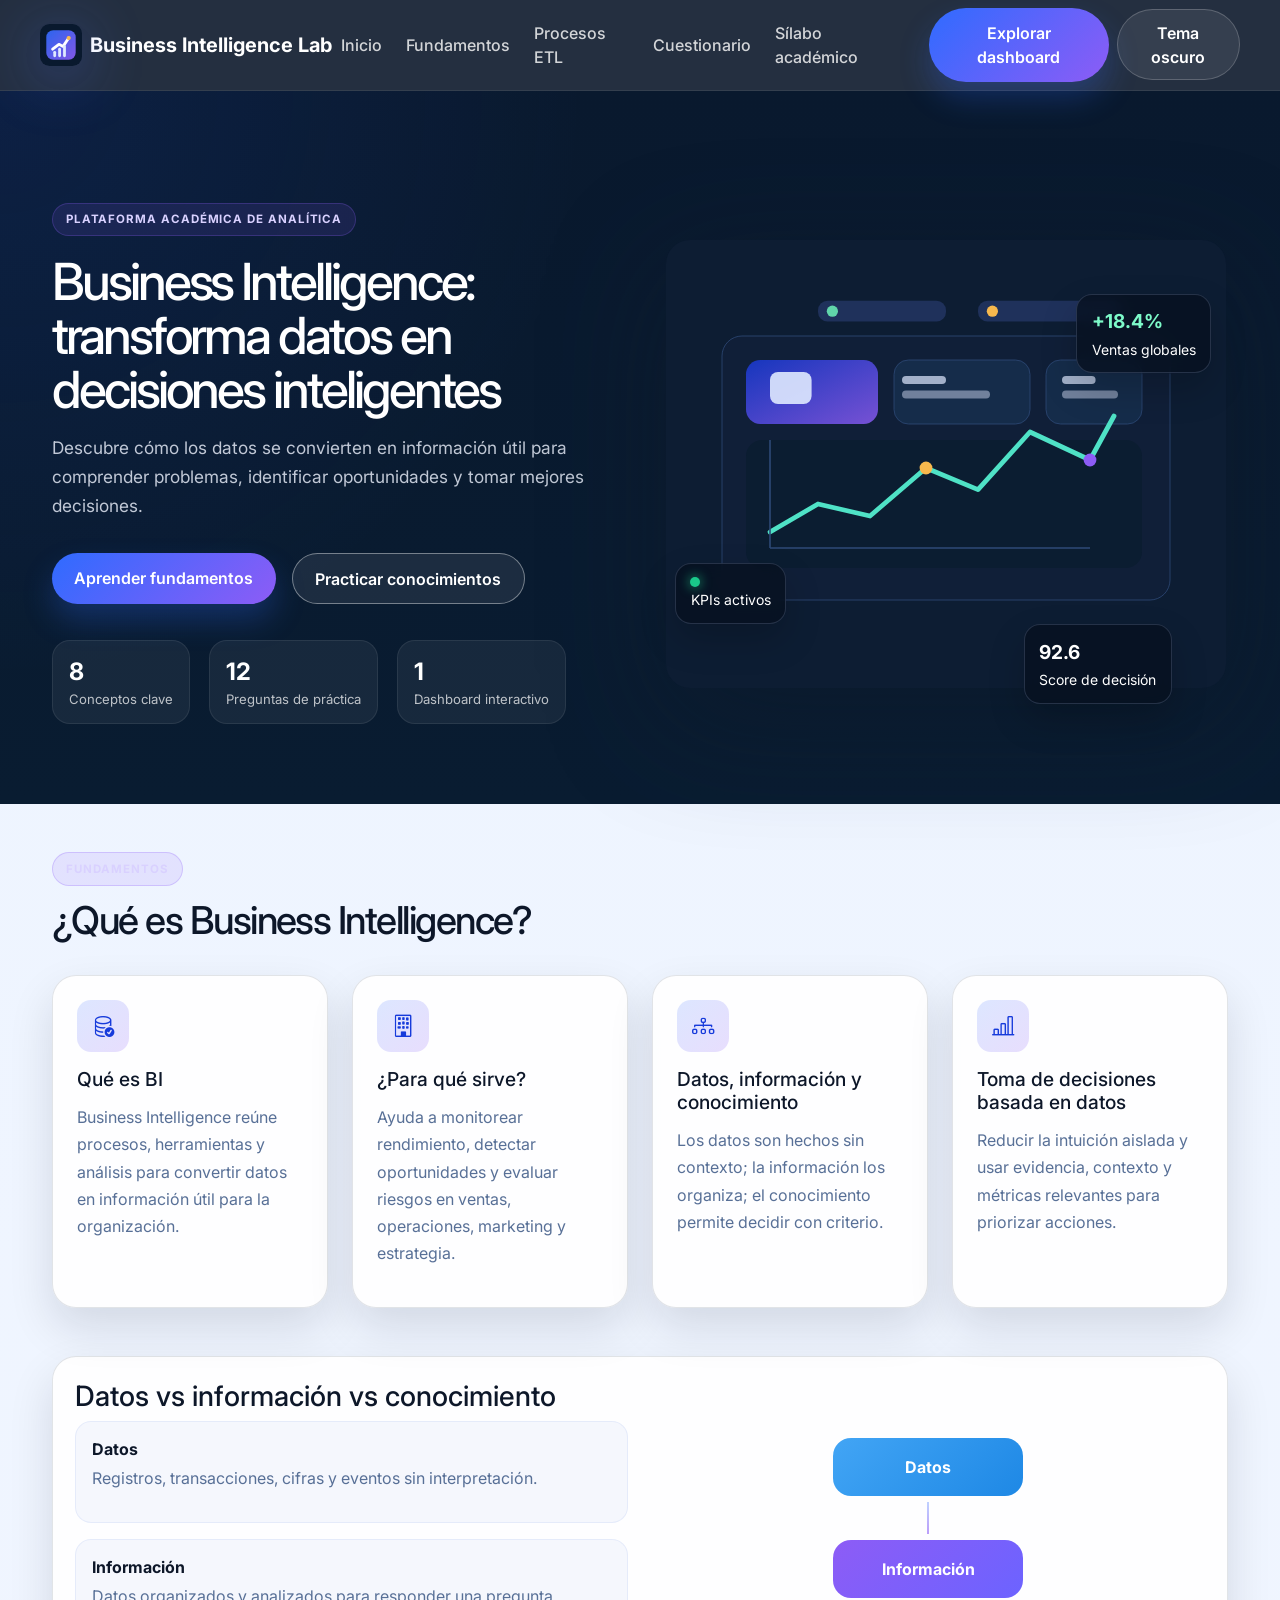
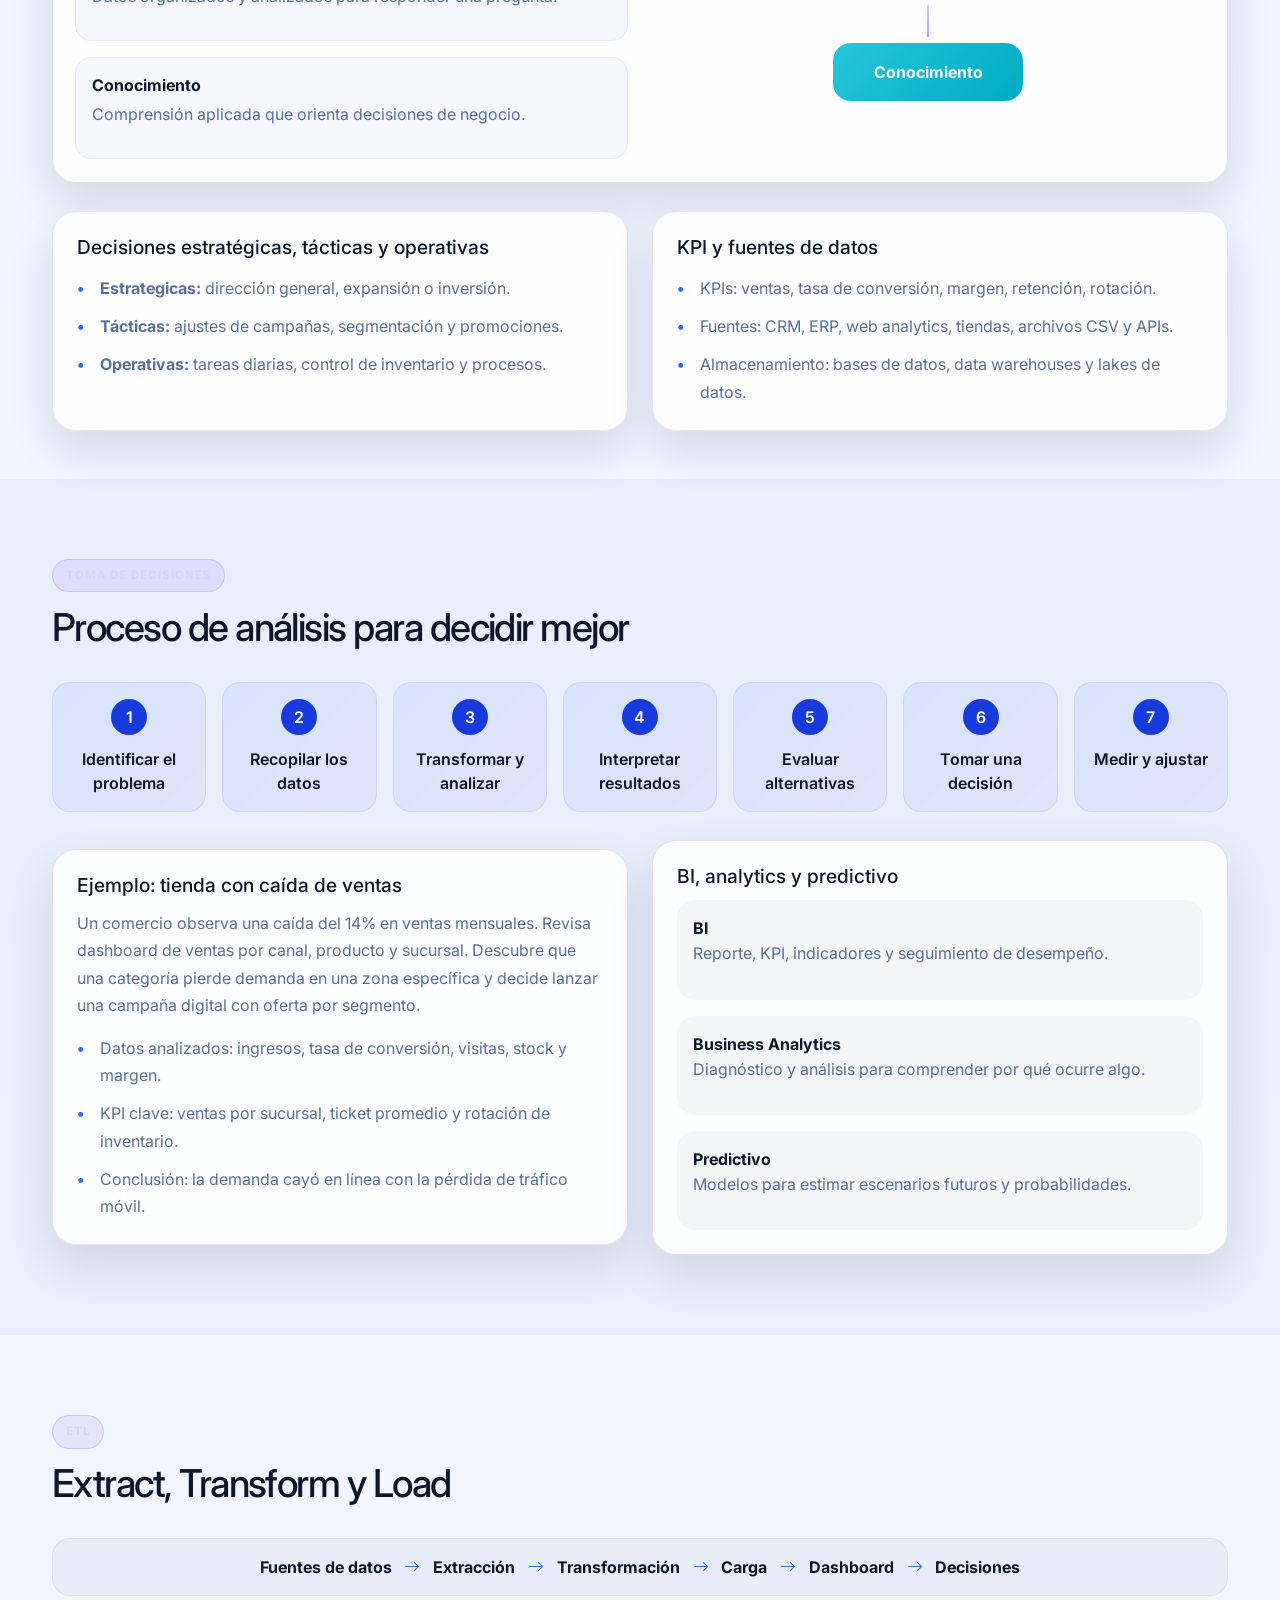
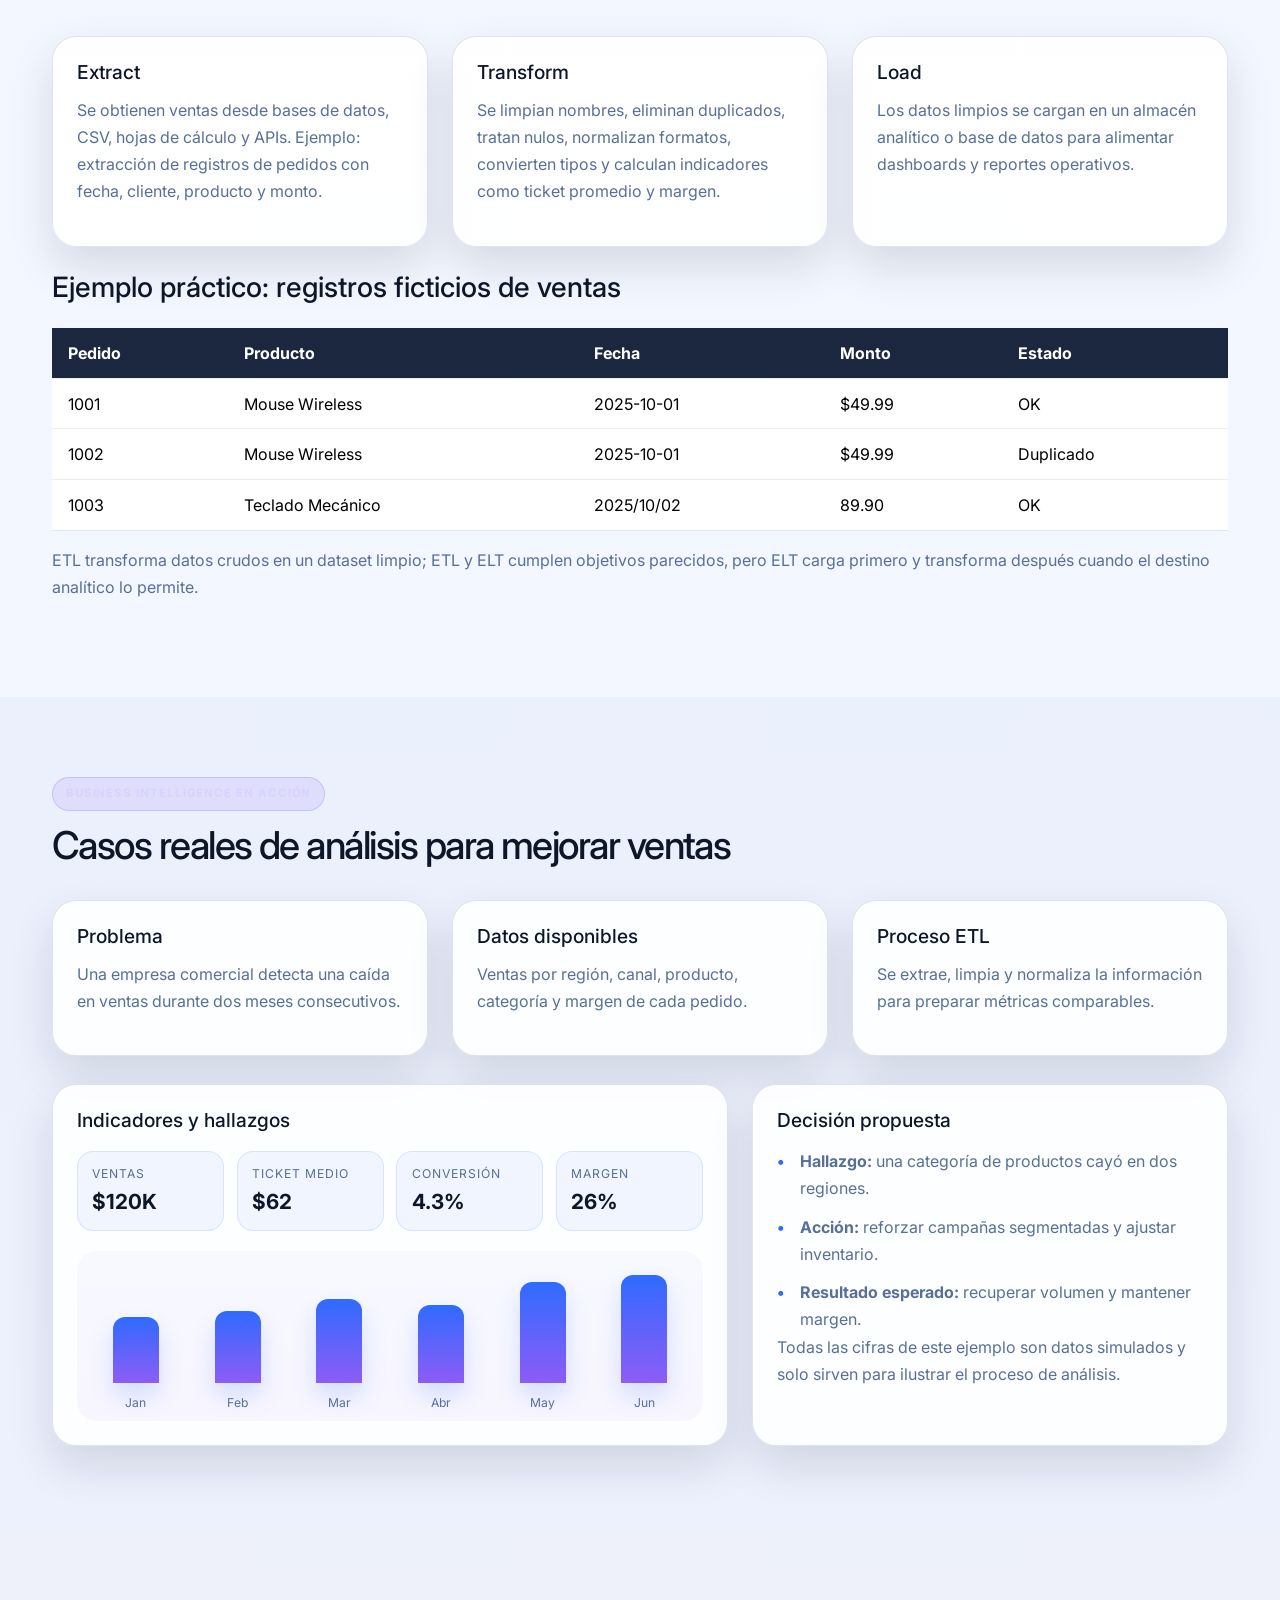
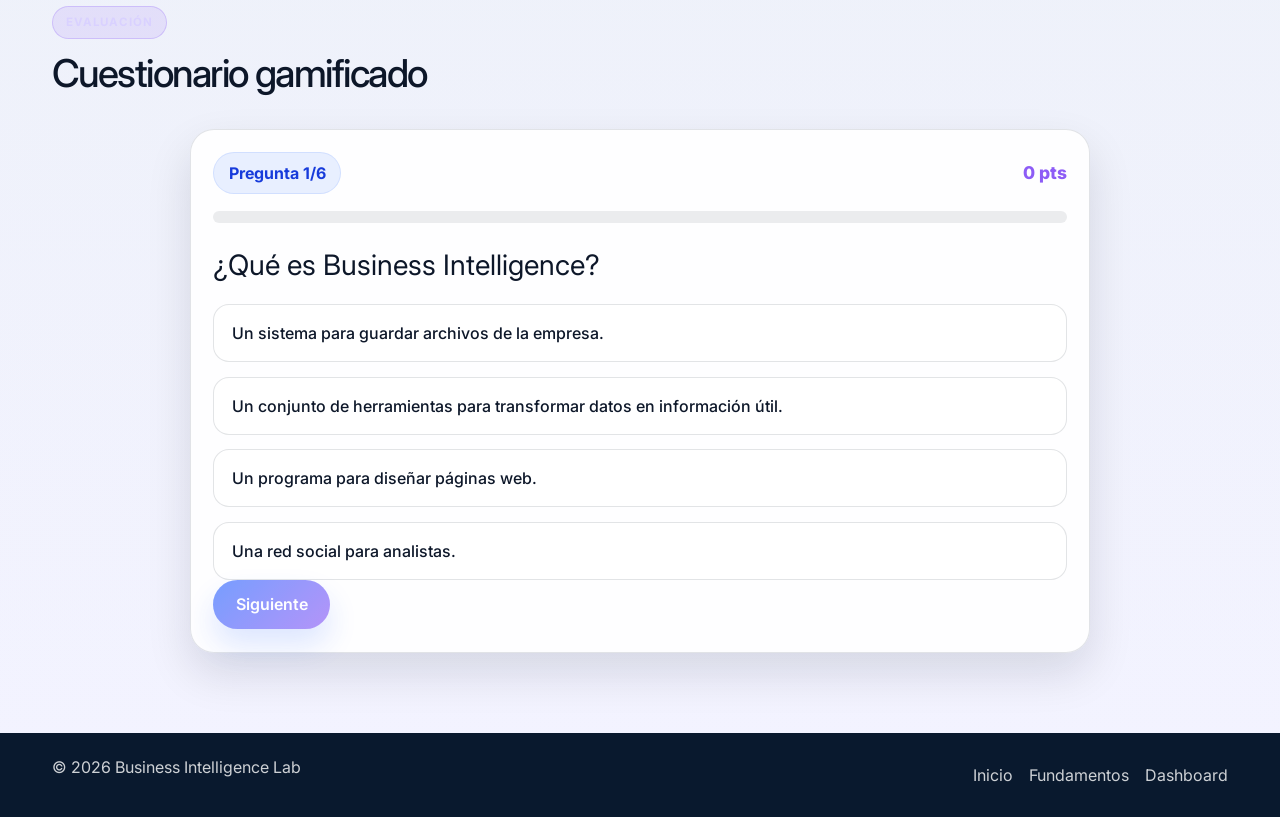
==== commit f4d3c632: "implementacion del silabo" ====
--- a/index.html
+++ b/index.html
@@ -48,6 +48,7 @@
             <li class="nav-item"><a class="nav-link" href="#fundamentos">Fundamentos</a></li>
             <li class="nav-item"><a class="nav-link" href="#etl">Procesos ETL</a></li>
             <li class="nav-item"><a class="nav-link" href="#quiz">Cuestionario</a></li>
+            <li class="nav-item"><a class="nav-link" href="silabo.html">Sílabo académico</a></li>
             <li class="nav-item ms-lg-3">
               <a class="btn btn-primary btn-dashboard" href="dashboard.html">Explorar dashboard</a>
             </li>
